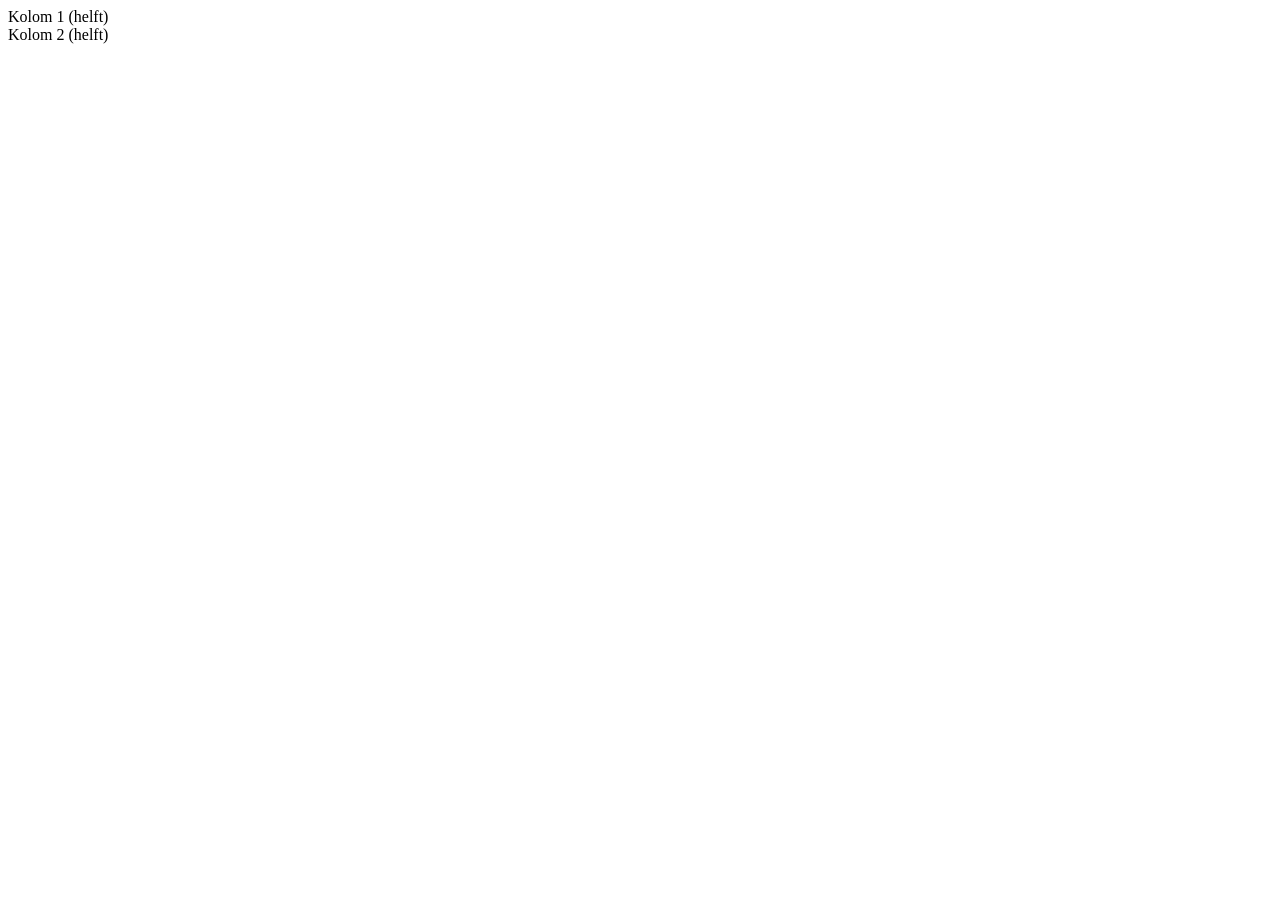
==== index.html @ 0075f93b "Opdracht 1 toegevoegd" ====
<!DOCTYPE html>
<html lang="nl">
<head>
    <meta charset="UTF-8">
    <meta name="viewport" content="width=device-width, initial-scale=1.0">
    <title>Opdracht 1 - Grid Systeem</title>
    <!-- Hier koppel je jouw style.css bestand -->
    <link rel="stylesheet" href="style.css">
</head>
<body>

    <div class="container">
        <div class="row">
            <!-- Hier kun je straks je kolommen testen, bijvoorbeeld: -->
            <div class="col-6">Kolom 1 (helft)</div>
            <div class="col-6">Kolom 2 (helft)</div>
        </div>
    </div>

</body>
</html>
---- style.css ----
.col-1 {
  flex-grow: 0;
  flex-basis: 8.33%;
}

.col-2 {
  flex-grow: 0;
  flex-basis: 16.67%;
}

.col-3 {
  flex-grow: 0;
  flex-basis: 25%;
}

.col-4 {
  flex-grow: 0;
  flex-basis: 33.33%;
}

.col-5 {
  flex-grow: 0;
  flex-basis: 41.67%;
}

.col-6 {
  flex-grow: 0;
  flex-basis: 50%;
}

.col-7 {
  flex-grow: 0;
  flex-basis: 58.33%;
}

.col-8 {
  flex-grow: 0;
  flex-basis: 66.67%;
}

.col-9 {
  flex-grow: 0;
  flex-basis: 75%;
}

.col-10 {
  flex-grow: 0;
  flex-basis: 83.33%;
}

.col-11 {
  flex-grow: 0;
  flex-basis: 91.67%;
}

.col-12 {
  flex-grow: 0;
  flex-basis: 100%;
}
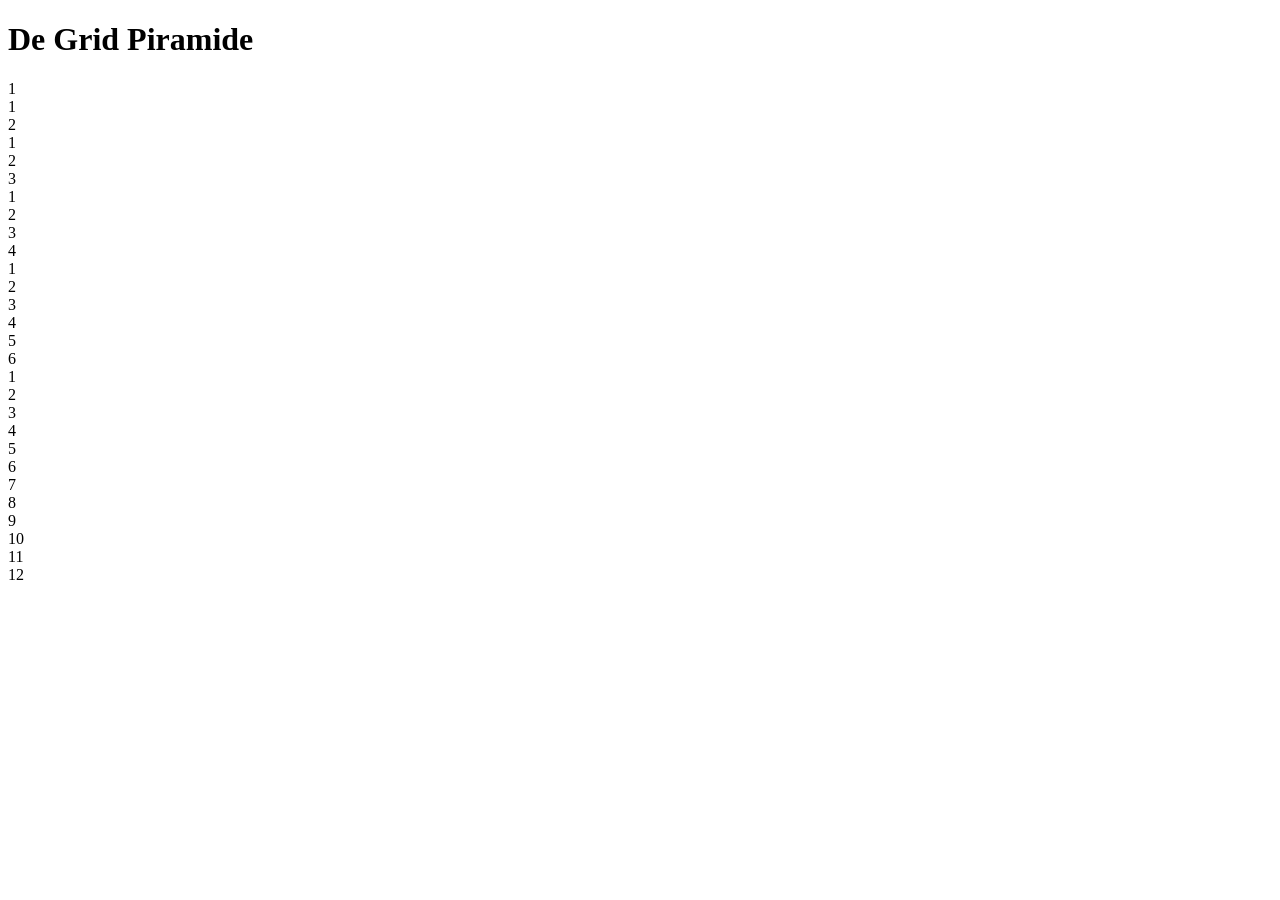
==== commit 36db3bcf: "Add grid layout with multiple rows and columns" ====
--- a/index.html
+++ b/index.html
@@ -10,12 +10,60 @@
 <body>
 
     <div class="container">
+        <h1>De Grid Piramide</h1>
+
+        <!-- Rij 1: 1 kolom -->
         <div class="row">
-            <!-- Hier kun je straks je kolommen testen, bijvoorbeeld: -->
-            <div class="col-6">Kolom 1 (helft)</div>
-            <div class="col-6">Kolom 2 (helft)</div>
+            <div class="col-12">1</div>
+        </div>
+
+        <!-- Rij 2: 2 kolommen -->
+        <div class="row">
+            <div class="col-6">1</div>
+            <div class="col-6">2</div>
+        </div>
+
+        <!-- Rij 3: 3 kolommen -->
+        <div class="row">
+            <div class="col-4">1</div>
+            <div class="col-4">2</div>
+            <div class="col-4">3</div>
+        </div>
+
+        <!-- Rij 4: 4 kolommen -->
+        <div class="row">
+            <div class="col-3">1</div>
+            <div class="col-3">2</div>
+            <div class="col-3">3</div>
+            <div class="col-3">4</div>
+        </div>
+
+        <!-- Rij 5: 6 kolommen -->
+        <div class="row">
+            <div class="col-2">1</div>
+            <div class="col-2">2</div>
+            <div class="col-2">3</div>
+            <div class="col-2">4</div>
+            <div class="col-2">5</div>
+            <div class="col-2">6</div>
+        </div>
+
+        <!-- Rij 6: 12 kolommen -->
+        <div class="row">
+            <div class="col-1">1</div>
+            <div class="col-1">2</div>
+            <div class="col-1">3</div>
+            <div class="col-1">4</div>
+            <div class="col-1">5</div>
+            <div class="col-1">6</div>
+            <div class="col-1">7</div>
+            <div class="col-1">8</div>
+            <div class="col-1">9</div>
+            <div class="col-1">10</div>
+            <div class="col-1">11</div>
+            <div class="col-1">12</div>
         </div>
     </div>
 
 </body>
-</html>+</html>
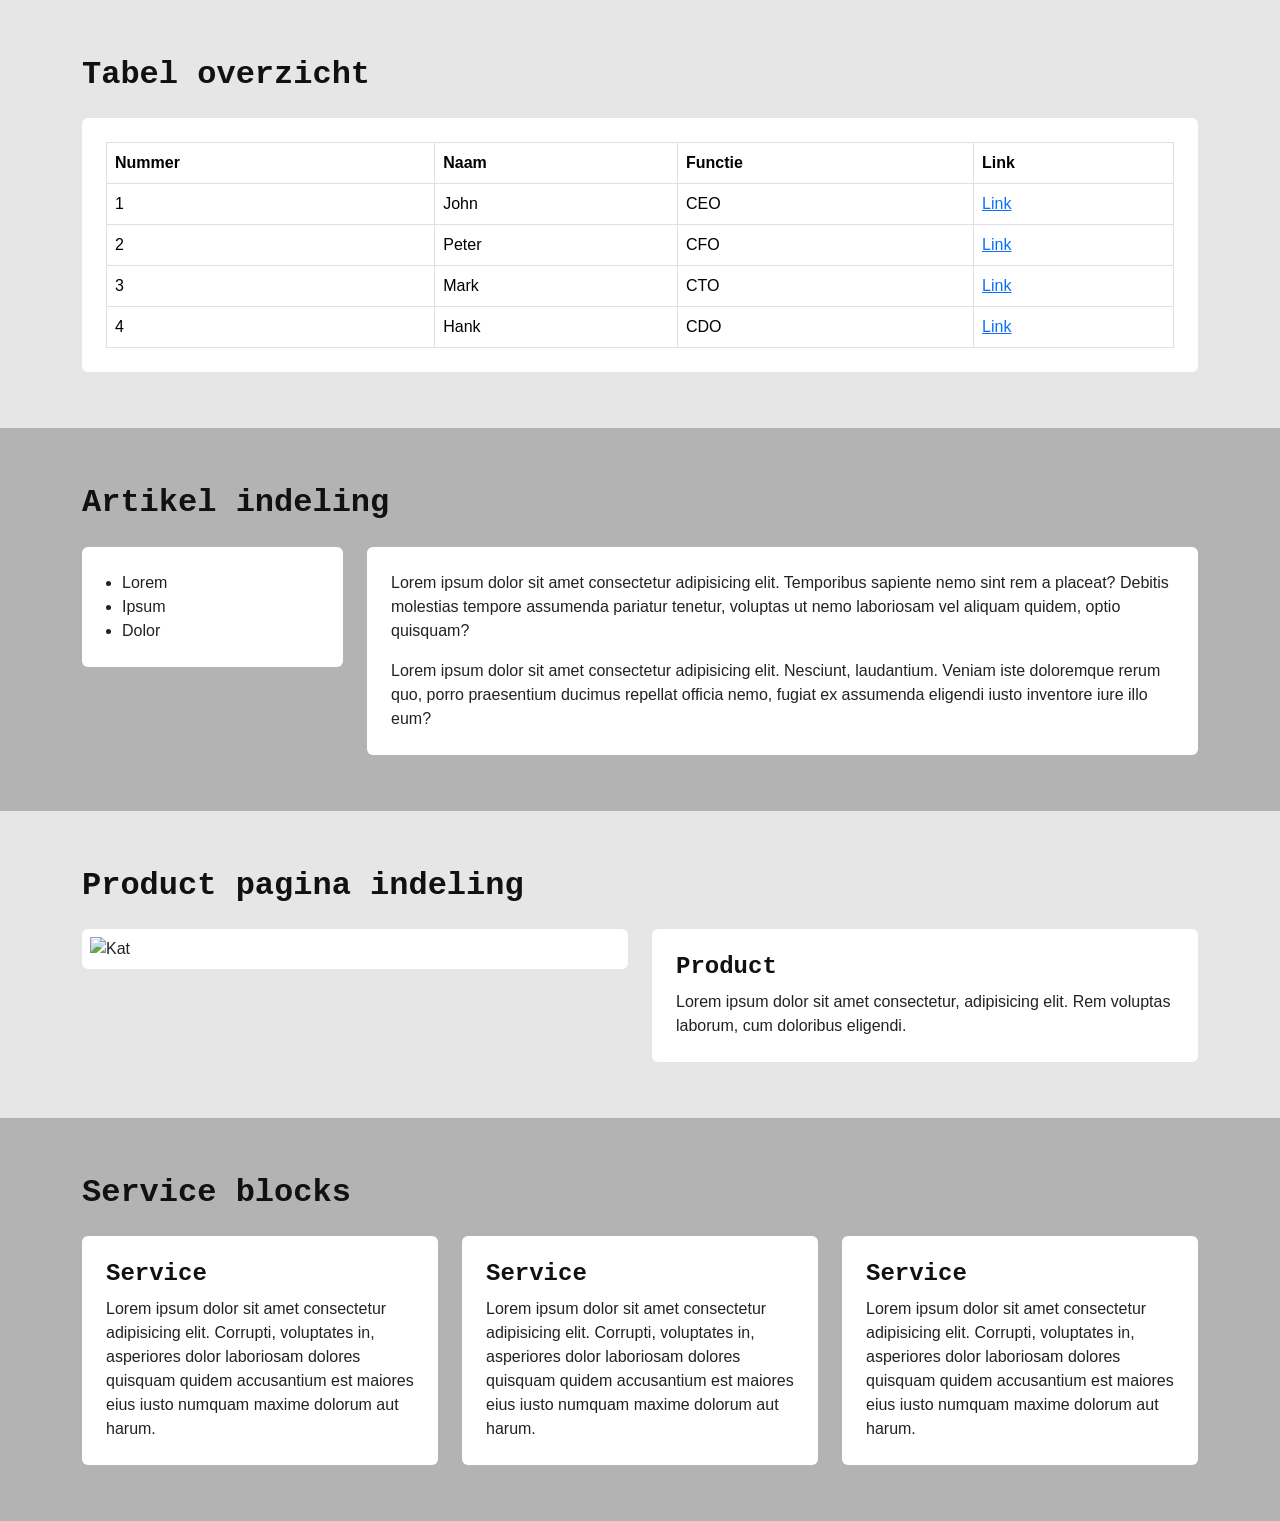
==== commit d1b3d84b: "Opdracht 2 toegevoegd" ====
--- a/index.html
+++ b/index.html
@@ -3,67 +3,134 @@
 <head>
     <meta charset="UTF-8">
     <meta name="viewport" content="width=device-width, initial-scale=1.0">
-    <title>Opdracht 1 - Grid Systeem</title>
-    <!-- Hier koppel je jouw style.css bestand -->
+    <title>Opdracht 2: Bootstrap Rows and columns</title>
+    <!-- Bootstrap 5 CSS -->
+    <link href="https://cdn.jsdelivr.net/npm/bootstrap@5.3.3/dist/css/bootstrap.min.css" rel="stylesheet">
+    <!-- Jouw eigen style.css -->
     <link rel="stylesheet" href="style.css">
 </head>
 <body>
 
-    <div class="container">
-        <h1>De Grid Piramide</h1>
+    <!-- SECTIE 1: Tabel overzicht -->
+    <section class="section-light">
+        <div class="container">
+            <h2 class="mb-4">Tabel overzicht</h2>
+            <div class="row">
+                <div class="col-12">
+                    <div class="content-box">
+                        <table class="table table-bordered mb-0">
+                            <thead>
+                                <tr>
+                                    <th>Nummer</th>
+                                    <th>Naam</th>
+                                    <th>Functie</th>
+                                    <th>Link</th>
+                                </tr>
+                            </thead>
+                            <tbody>
+                                <tr>
+                                    <td>1</td>
+                                    <td>John</td>
+                                    <td>CEO</td>
+                                    <td><a href="#">Link</a></td>
+                                </tr>
+                                <tr>
+                                    <td>2</td>
+                                    <td>Peter</td>
+                                    <td>CFO</td>
+                                    <td><a href="#">Link</a></td>
+                                </tr>
+                                <tr>
+                                    <td>3</td>
+                                    <td>Mark</td>
+                                    <td>CTO</td>
+                                    <td><a href="#">Link</a></td>
+                                </tr>
+                                <tr>
+                                    <td>4</td>
+                                    <td>Hank</td>
+                                    <td>CDO</td>
+                                    <td><a href="#">Link</a></td>
+                                </tr>
+                            </tbody>
+                        </table>
+                    </div>
+                </div>
+            </div>
+        </div>
+    </section>
 
-        <!-- Rij 1: 1 kolom -->
-        <div class="row">
-            <div class="col-12">1</div>
+    <!-- SECTIE 2: Artikel indeling (2 kolommen, ongelijke hoogte zoals op voorbeeld) -->
+    <section class="section-dark">
+        <div class="container">
+            <h2 class="mb-4">Artikel indeling</h2>
+            <div class="row align-items-start">
+                <div class="col-md-3 mb-3 mb-md-0">
+                    <div class="content-box">
+                        <ul class="mb-0 ps-3">
+                            <li>Lorem</li>
+                            <li>Ipsum</li>
+                            <li>Dolor</li>
+                        </ul>
+                    </div>
+                </div>
+                <div class="col-md-9">
+                    <div class="content-box">
+                        <p>Lorem ipsum dolor sit amet consectetur adipisicing elit. Temporibus sapiente nemo sint rem a placeat? Debitis molestias tempore assumenda pariatur tenetur, voluptas ut nemo laboriosam vel aliquam quidem, optio quisquam?</p>
+                        <p class="mb-0">Lorem ipsum dolor sit amet consectetur adipisicing elit. Nesciunt, laudantium. Veniam iste doloremque rerum quo, porro praesentium ducimus repellat officia nemo, fugiat ex assumenda eligendi iusto inventore iure illo eum?</p>
+                    </div>
+                </div>
+            </div>
         </div>
+    </section>
 
-        <!-- Rij 2: 2 kolommen -->
-        <div class="row">
-            <div class="col-6">1</div>
-            <div class="col-6">2</div>
+    <!-- SECTIE 3: Product pagina indeling (2 kolommen) -->
+    <section class="section-light">
+        <div class="container">
+            <h2 class="mb-4">Product pagina indeling</h2>
+            <div class="row align-items-start">
+                <div class="col-md-6 mb-3 mb-md-0">
+                    <div class="content-box p-2">
+                        <img src="https://placecats.com/450/450" alt="Kat" class="product-img">
+                    </div>
+                </div>
+                <div class="col-md-6">
+                    <div class="content-box">
+                        <h4>Product</h4>
+                        <p class="mb-0">Lorem ipsum dolor sit amet consectetur, adipisicing elit. Rem voluptas laborum, cum doloribus eligendi.</p>
+                    </div>
+                </div>
+            </div>
         </div>
+    </section>
 
-        <!-- Rij 3: 3 kolommen -->
-        <div class="row">
-            <div class="col-4">1</div>
-            <div class="col-4">2</div>
-            <div class="col-4">3</div>
+    <!-- SECTIE 4: Service blocks (3 gelijke kolommen) -->
+    <section class="section-dark">
+        <div class="container">
+            <h2 class="mb-4">Service blocks</h2>
+            <div class="row">
+                <div class="col-md-4 mb-3 mb-md-0">
+                    <div class="content-box">
+                        <h4>Service</h4>
+                        <p class="mb-0">Lorem ipsum dolor sit amet consectetur adipisicing elit. Corrupti, voluptates in, asperiores dolor laboriosam dolores quisquam quidem accusantium est maiores eius iusto numquam maxime dolorum aut harum.</p>
+                    </div>
+                </div>
+                <div class="col-md-4 mb-3 mb-md-0">
+                    <div class="content-box">
+                        <h4>Service</h4>
+                        <p class="mb-0">Lorem ipsum dolor sit amet consectetur adipisicing elit. Corrupti, voluptates in, asperiores dolor laboriosam dolores quisquam quidem accusantium est maiores eius iusto numquam maxime dolorum aut harum.</p>
+                    </div>
+                </div>
+                <div class="col-md-4">
+                    <div class="content-box">
+                        <h4>Service</h4>
+                        <p class="mb-0">Lorem ipsum dolor sit amet consectetur adipisicing elit. Corrupti, voluptates in, asperiores dolor laboriosam dolores quisquam quidem accusantium est maiores eius iusto numquam maxime dolorum aut harum.</p>
+                    </div>
+                </div>
+            </div>
         </div>
+    </section>
 
-        <!-- Rij 4: 4 kolommen -->
-        <div class="row">
-            <div class="col-3">1</div>
-            <div class="col-3">2</div>
-            <div class="col-3">3</div>
-            <div class="col-3">4</div>
-        </div>
-
-        <!-- Rij 5: 6 kolommen -->
-        <div class="row">
-            <div class="col-2">1</div>
-            <div class="col-2">2</div>
-            <div class="col-2">3</div>
-            <div class="col-2">4</div>
-            <div class="col-2">5</div>
-            <div class="col-2">6</div>
-        </div>
-
-        <!-- Rij 6: 12 kolommen -->
-        <div class="row">
-            <div class="col-1">1</div>
-            <div class="col-1">2</div>
-            <div class="col-1">3</div>
-            <div class="col-1">4</div>
-            <div class="col-1">5</div>
-            <div class="col-1">6</div>
-            <div class="col-1">7</div>
-            <div class="col-1">8</div>
-            <div class="col-1">9</div>
-            <div class="col-1">10</div>
-            <div class="col-1">11</div>
-            <div class="col-1">12</div>
-        </div>
-    </div>
-
+    <script src="https://cdn.jsdelivr.net/npm/bootstrap@5.3.3/dist/js/bootstrap.bundle.min.js"></script>
 </body>
-</html>
+</html>
--- a/style.css
+++ b/style.css
@@ -1,59 +1,47 @@
-.col-1 {
-  flex-grow: 0;
-  flex-basis: 8.33%;
+/* Algemene tekst styling zoals op het voorbeeld */
+body {
+    margin: 0;
+    padding: 0;
+    font-family: 'Gill Sans', 'Trebuchet MS', sans-serif;
+    color: #222222;
 }
 
-.col-2 {
-  flex-grow: 0;
-  flex-basis: 16.67%;
+/* Kopjes in monospace lettertype zoals in de screenshots */
+h2, h4 {
+    font-family: 'Consolas', 'Courier New', monospace;
+    font-weight: bold;
+    color: #111111;
 }
 
-.col-3 {
-  flex-grow: 0;
-  flex-basis: 25%;
+/* Ruimte binnen elke sectie */
+section {
+    padding: 3.5rem 0;
 }
 
-.col-4 {
-  flex-grow: 0;
-  flex-basis: 33.33%;
+/* Afwisselende sectie-kleuren (lichtgrijs en donkergrijs) */
+.section-light {
+    background-color: #e6e6e6;
 }
 
-.col-5 {
-  flex-grow: 0;
-  flex-basis: 41.67%;
+.section-dark {
+    background-color: #b3b3b3;
 }
 
-.col-6 {
-  flex-grow: 0;
-  flex-basis: 50%;
+/* Witte tekstblokken met afgeronde hoekjes */
+.content-box {
+    background-color: #ffffff;
+    border-radius: 6px;
+    padding: 1.5rem;
 }
 
-.col-7 {
-  flex-grow: 0;
-  flex-basis: 58.33%;
+/* Zorgt dat de afbeelding de volle breedte van het witte kader pakt */
+.product-img {
+    width: 100%;
+    height: auto;
+    display: block;
 }
 
-.col-8 {
-  flex-grow: 0;
-  flex-basis: 66.67%;
-}
-
-.col-9 {
-  flex-grow: 0;
-  flex-basis: 75%;
-}
-
-.col-10 {
-  flex-grow: 0;
-  flex-basis: 83.33%;
-}
-
-.col-11 {
-  flex-grow: 0;
-  flex-basis: 91.67%;
-}
-
-.col-12 {
-  flex-grow: 0;
-  flex-basis: 100%;
+/* Tabel randjes netjes lichtgrijs */
+.table-bordered {
+    border-color: #e0e0e0;
 }
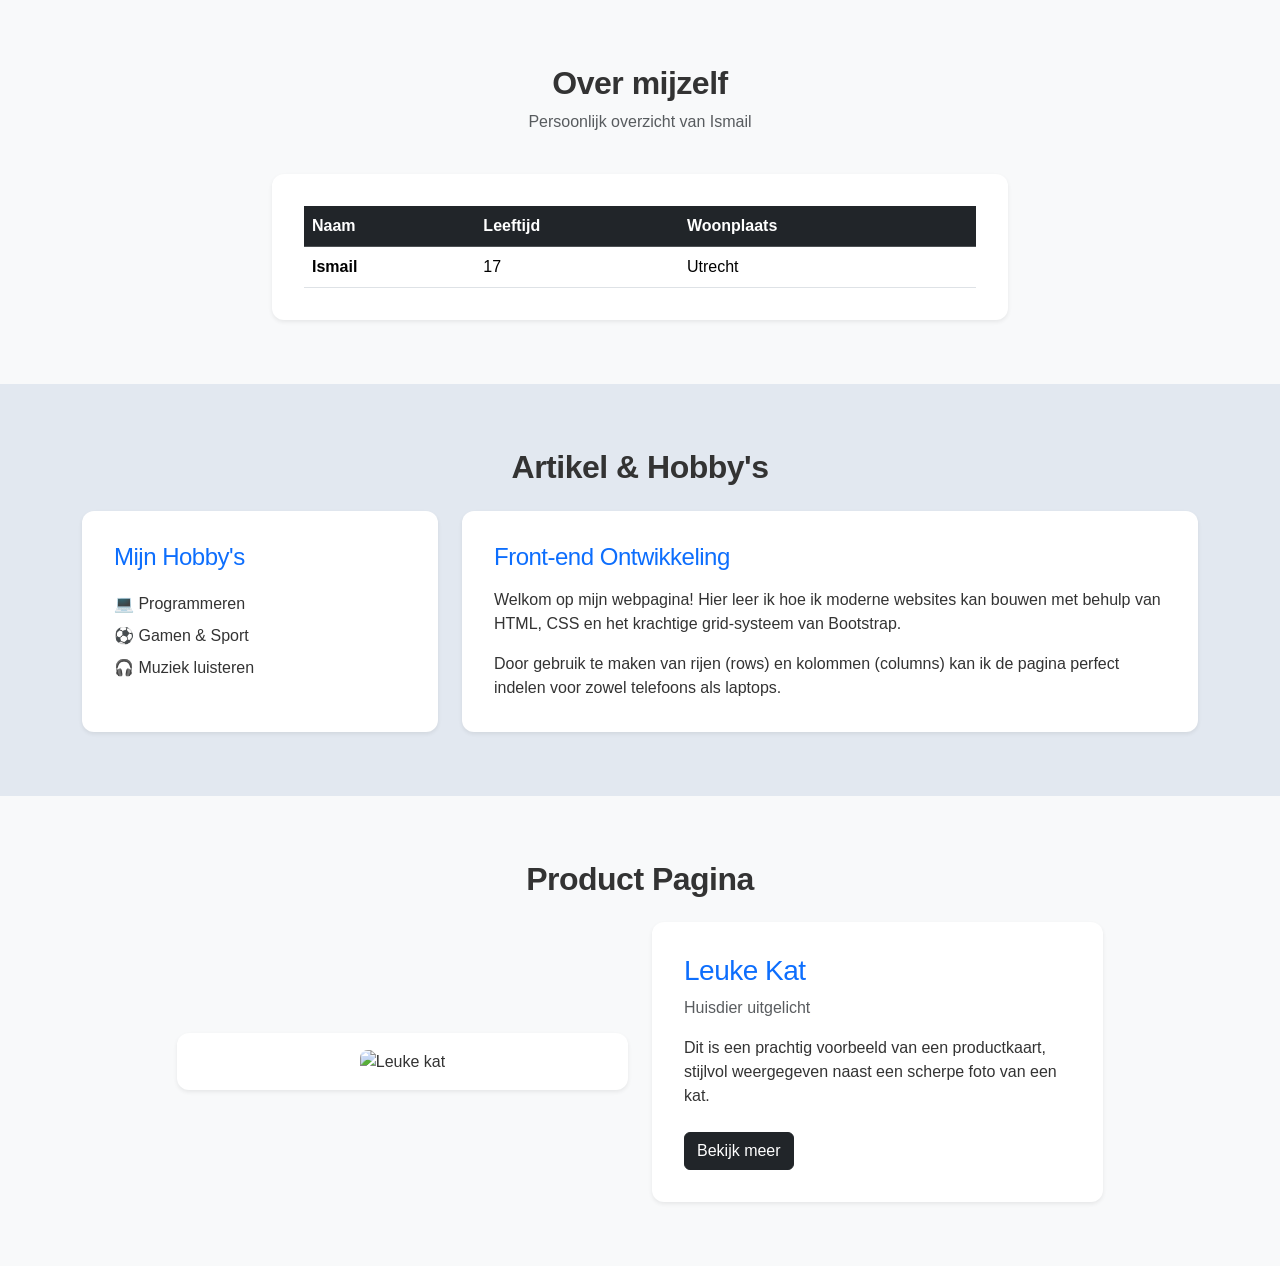
==== commit 746da2d8: "Stijl en HTML definitief bijgewerkt" ====
--- a/index.html
+++ b/index.html
@@ -3,7 +3,7 @@
 <head>
     <meta charset="UTF-8">
     <meta name="viewport" content="width=device-width, initial-scale=1.0">
-    <title>Opdracht 2: Bootstrap Rows and columns</title>
+    <title>Mijn Bootstrap Portfolio - Ismail</title>
     <!-- Bootstrap 5 CSS -->
     <link href="https://cdn.jsdelivr.net/npm/bootstrap@5.3.3/dist/css/bootstrap.min.css" rel="stylesheet">
     <!-- Jouw eigen style.css -->
@@ -11,46 +11,31 @@
 </head>
 <body>
 
-    <!-- SECTIE 1: Tabel overzicht -->
+    <!-- SECTIE 1: Introductie & Persoonlijke Tabel -->
     <section class="section-light">
         <div class="container">
-            <h2 class="mb-4">Tabel overzicht</h2>
-            <div class="row">
-                <div class="col-12">
-                    <div class="content-box">
-                        <table class="table table-bordered mb-0">
-                            <thead>
+            <div class="row mb-4">
+                <div class="col-12 text-center">
+                    <h2 class="fw-bold">Over mijzelf</h2>
+                    <p class="text-muted">Persoonlijk overzicht van Ismail</p>
+                </div>
+            </div>
+            <div class="row justify-content-center">
+                <div class="col-lg-8">
+                    <div class="content-box shadow-sm">
+                        <table class="table table-hover align-middle mb-0">
+                            <thead class="table-dark">
                                 <tr>
-                                    <th>Nummer</th>
                                     <th>Naam</th>
-                                    <th>Functie</th>
-                                    <th>Link</th>
+                                    <th>Leeftijd</th>
+                                    <th>Woonplaats</th>
                                 </tr>
                             </thead>
                             <tbody>
                                 <tr>
-                                    <td>1</td>
-                                    <td>John</td>
-                                    <td>CEO</td>
-                                    <td><a href="#">Link</a></td>
-                                </tr>
-                                <tr>
-                                    <td>2</td>
-                                    <td>Peter</td>
-                                    <td>CFO</td>
-                                    <td><a href="#">Link</a></td>
-                                </tr>
-                                <tr>
-                                    <td>3</td>
-                                    <td>Mark</td>
-                                    <td>CTO</td>
-                                    <td><a href="#">Link</a></td>
-                                </tr>
-                                <tr>
-                                    <td>4</td>
-                                    <td>Hank</td>
-                                    <td>CDO</td>
-                                    <td><a href="#">Link</a></td>
+                                    <td class="fw-semibold">Ismail</td>
+                                    <td>17</td>
+                                    <td>Utrecht</td>
                                 </tr>
                             </tbody>
                         </table>
@@ -60,77 +45,55 @@
         </div>
     </section>
 
-    <!-- SECTIE 2: Artikel indeling (2 kolommen, ongelijke hoogte zoals op voorbeeld) -->
+    <!-- SECTIE 2: Hobby's en Artikel indeling -->
     <section class="section-dark">
         <div class="container">
-            <h2 class="mb-4">Artikel indeling</h2>
-            <div class="row align-items-start">
-                <div class="col-md-3 mb-3 mb-md-0">
-                    <div class="content-box">
-                        <ul class="mb-0 ps-3">
-                            <li>Lorem</li>
-                            <li>Ipsum</li>
-                            <li>Dolor</li>
+            <h2 class="fw-bold mb-4 text-center">Artikel & Hobby's</h2>
+            <div class="row g-4">
+                <div class="col-md-4">
+                    <div class="content-box shadow-sm h-100">
+                        <h4 class="text-primary mb-3">Mijn Hobby's</h4>
+                        <ul class="list-unstyled mb-0 lh-lg">
+                            <li>💻 Programmeren</li>
+                            <li>⚽ Gamen & Sport</li>
+                            <li>🎧 Muziek luisteren</li>
                         </ul>
                     </div>
                 </div>
-                <div class="col-md-9">
-                    <div class="content-box">
-                        <p>Lorem ipsum dolor sit amet consectetur adipisicing elit. Temporibus sapiente nemo sint rem a placeat? Debitis molestias tempore assumenda pariatur tenetur, voluptas ut nemo laboriosam vel aliquam quidem, optio quisquam?</p>
-                        <p class="mb-0">Lorem ipsum dolor sit amet consectetur adipisicing elit. Nesciunt, laudantium. Veniam iste doloremque rerum quo, porro praesentium ducimus repellat officia nemo, fugiat ex assumenda eligendi iusto inventore iure illo eum?</p>
+                <div class="col-md-8">
+                    <div class="content-box shadow-sm h-100">
+                        <h4 class="text-primary mb-3">Front-end Ontwikkeling</h4>
+                        <p>Welkom op mijn webpagina! Hier leer ik hoe ik moderne websites kan bouwen met behulp van HTML, CSS en het krachtige grid-systeem van Bootstrap.</p>
+                        <p class="mb-0">Door gebruik te maken van rijen (rows) en kolommen (columns) kan ik de pagina perfect indelen voor zowel telefoons als laptops.</p>
                     </div>
                 </div>
             </div>
         </div>
     </section>
 
-    <!-- SECTIE 3: Product pagina indeling (2 kolommen) -->
+    <!-- SECTIE 3: Product pagina met kat -->
     <section class="section-light">
         <div class="container">
-            <h2 class="mb-4">Product pagina indeling</h2>
-            <div class="row align-items-start">
-                <div class="col-md-6 mb-3 mb-md-0">
-                    <div class="content-box p-2">
-                        <img src="https://placecats.com/450/450" alt="Kat" class="product-img">
+            <h2 class="fw-bold mb-4 text-center">Product Pagina</h2>
+            <div class="row align-items-center justify-content-center g-4">
+                <div class="col-md-5">
+                    <div class="content-box shadow-sm p-3 text-center">
+                        <img src="https://placecats.com/500/400" alt="Leuke kat" class="product-img">
                     </div>
                 </div>
-                <div class="col-md-6">
-                    <div class="content-box">
-                        <h4>Product</h4>
-                        <p class="mb-0">Lorem ipsum dolor sit amet consectetur, adipisicing elit. Rem voluptas laborum, cum doloribus eligendi.</p>
+                <div class="col-md-5">
+                    <div class="content-box shadow-sm h-100 d-flex flex-column justify-content-center">
+                        <h3 class="text-primary">Leuke Kat</h3>
+                        <p class="text-muted">Huisdier uitgelicht</p>
+                        <p>Dit is een prachtig voorbeeld van een productkaart, stijlvol weergegeven naast een scherpe foto van een kat.</p>
+                        <button class="btn btn-dark mt-2 align-self-start">Bekijk meer</button>
                     </div>
                 </div>
             </div>
         </div>
     </section>
 
-    <!-- SECTIE 4: Service blocks (3 gelijke kolommen) -->
-    <section class="section-dark">
-        <div class="container">
-            <h2 class="mb-4">Service blocks</h2>
-            <div class="row">
-                <div class="col-md-4 mb-3 mb-md-0">
-                    <div class="content-box">
-                        <h4>Service</h4>
-                        <p class="mb-0">Lorem ipsum dolor sit amet consectetur adipisicing elit. Corrupti, voluptates in, asperiores dolor laboriosam dolores quisquam quidem accusantium est maiores eius iusto numquam maxime dolorum aut harum.</p>
-                    </div>
-                </div>
-                <div class="col-md-4 mb-3 mb-md-0">
-                    <div class="content-box">
-                        <h4>Service</h4>
-                        <p class="mb-0">Lorem ipsum dolor sit amet consectetur adipisicing elit. Corrupti, voluptates in, asperiores dolor laboriosam dolores quisquam quidem accusantium est maiores eius iusto numquam maxime dolorum aut harum.</p>
-                    </div>
-                </div>
-                <div class="col-md-4">
-                    <div class="content-box">
-                        <h4>Service</h4>
-                        <p class="mb-0">Lorem ipsum dolor sit amet consectetur adipisicing elit. Corrupti, voluptates in, asperiores dolor laboriosam dolores quisquam quidem accusantium est maiores eius iusto numquam maxime dolorum aut harum.</p>
-                    </div>
-                </div>
-            </div>
-        </div>
-    </section>
-
+    <!-- Bootstrap JS Bundle -->
     <script src="https://cdn.jsdelivr.net/npm/bootstrap@5.3.3/dist/js/bootstrap.bundle.min.js"></script>
 </body>
 </html>
--- a/style.css
+++ b/style.css
@@ -1,47 +1,44 @@
-/* Algemene tekst styling zoals op het voorbeeld */
+/* Algemene instellingen */
 body {
-    margin: 0;
-    padding: 0;
-    font-family: 'Gill Sans', 'Trebuchet MS', sans-serif;
-    color: #222222;
+    font-family: 'Segoe UI', Tahoma, Geneva, Verdana, sans-serif;
+    color: #333333;
+    background-color: #f4f6f9;
 }
 
-/* Kopjes in monospace lettertype zoals in de screenshots */
-h2, h4 {
-    font-family: 'Consolas', 'Courier New', monospace;
-    font-weight: bold;
-    color: #111111;
-}
-
-/* Ruimte binnen elke sectie */
-section {
-    padding: 3.5rem 0;
-}
-
-/* Afwisselende sectie-kleuren (lichtgrijs en donkergrijs) */
+/* Sectie opmaak met zachte achtergronden */
 .section-light {
-    background-color: #e6e6e6;
+    background-color: #f8f9fa;
+    padding: 4rem 0;
 }
 
 .section-dark {
-    background-color: #b3b3b3;
+    background-color: #e2e8f0;
+    padding: 4rem 0;
 }
 
-/* Witte tekstblokken met afgeronde hoekjes */
+/* Strakke witte content-boxen met moderne schaduwen en afgeronde hoeken */
 .content-box {
     background-color: #ffffff;
-    border-radius: 6px;
-    padding: 1.5rem;
+    border-radius: 12px;
+    padding: 2rem;
+    transition: transform 0.2s ease, box-shadow 0.2s ease;
 }
 
-/* Zorgt dat de afbeelding de volle breedte van het witte kader pakt */
+/* Subtiel effect wanneer je met je muis over een blok gaat */
+.content-box:hover {
+    transform: translateY(-4px);
+    box-shadow: 0 10px 20px rgba(0, 0, 0, 0.08) !important;
+}
+
+/* Afbeelding mooi en strak passend maken */
 .product-img {
     width: 100%;
     height: auto;
-    display: block;
+    border-radius: 8px;
+    object-fit: cover;
 }
 
-/* Tabel randjes netjes lichtgrijs */
-.table-bordered {
-    border-color: #e0e0e0;
+/* Titels wat dikker en moderner */
+h2, h3, h4 {
+    letter-spacing: -0.5px;
 }
